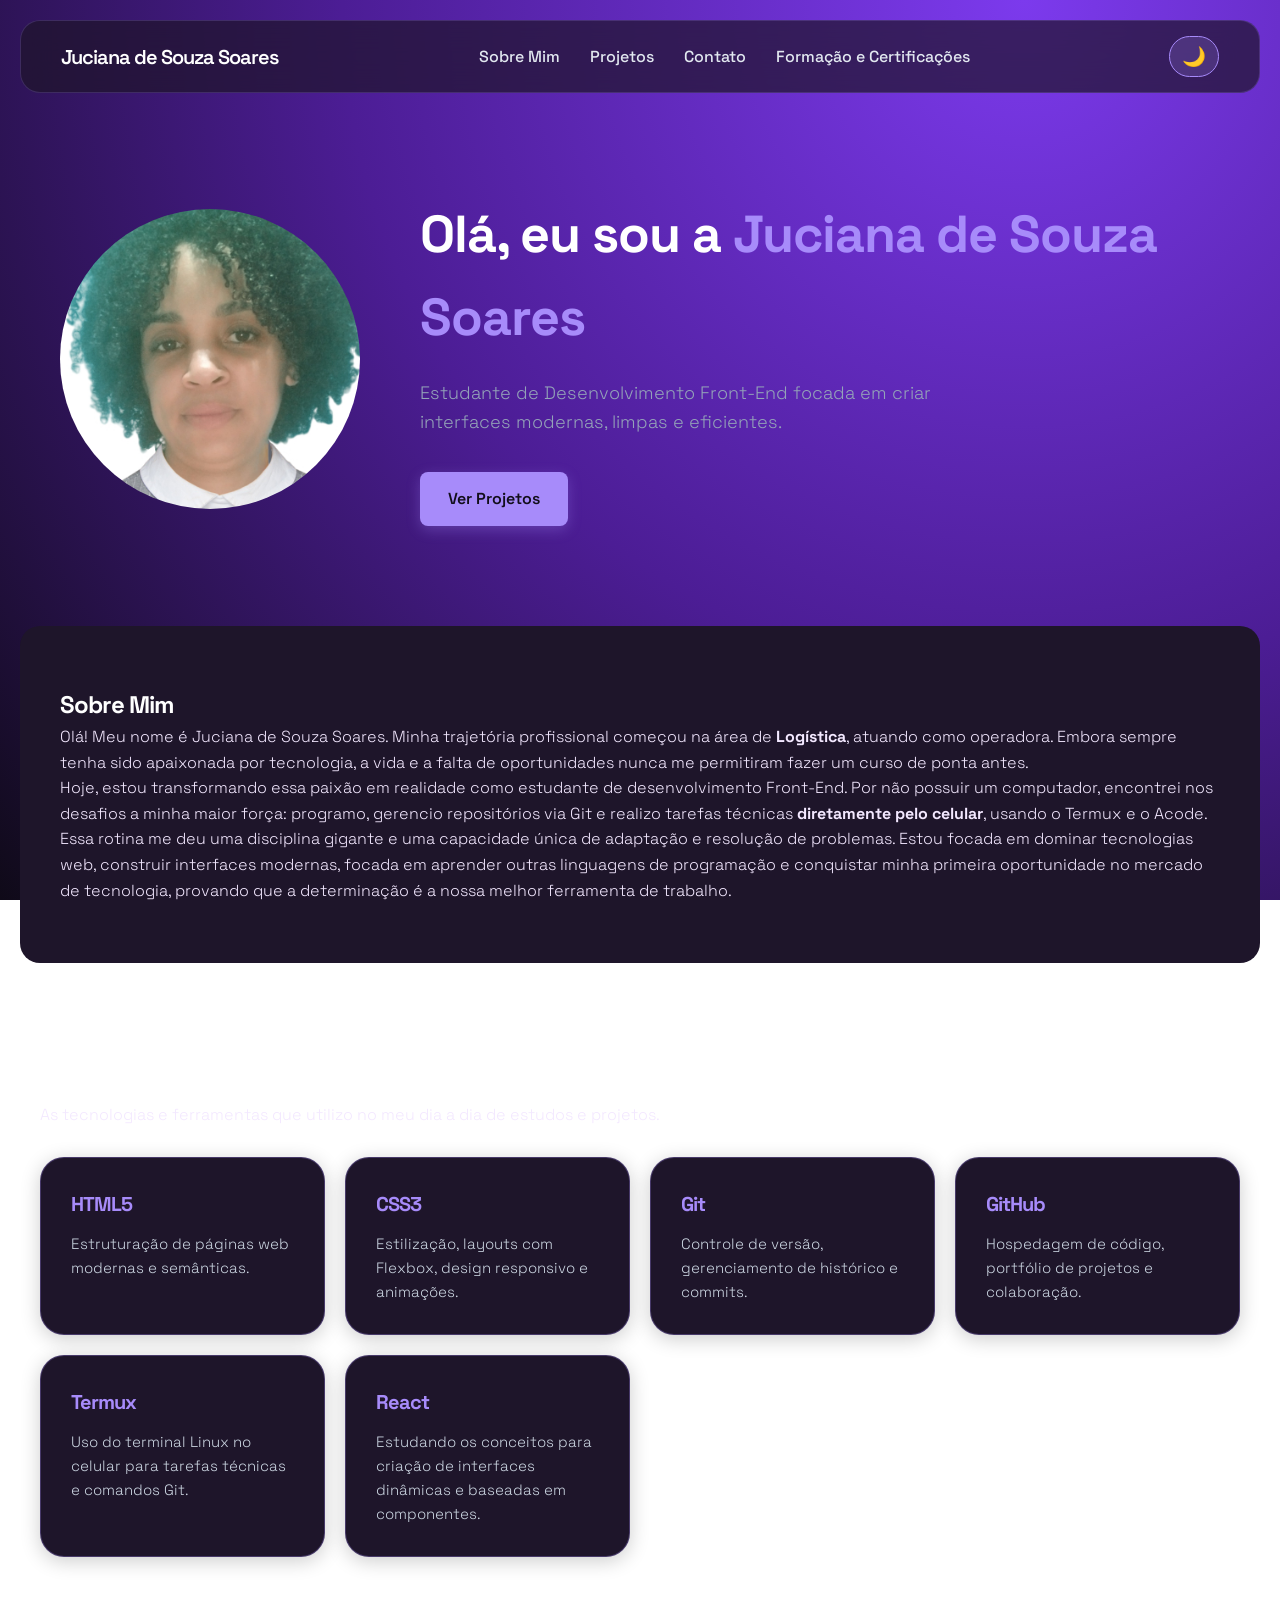
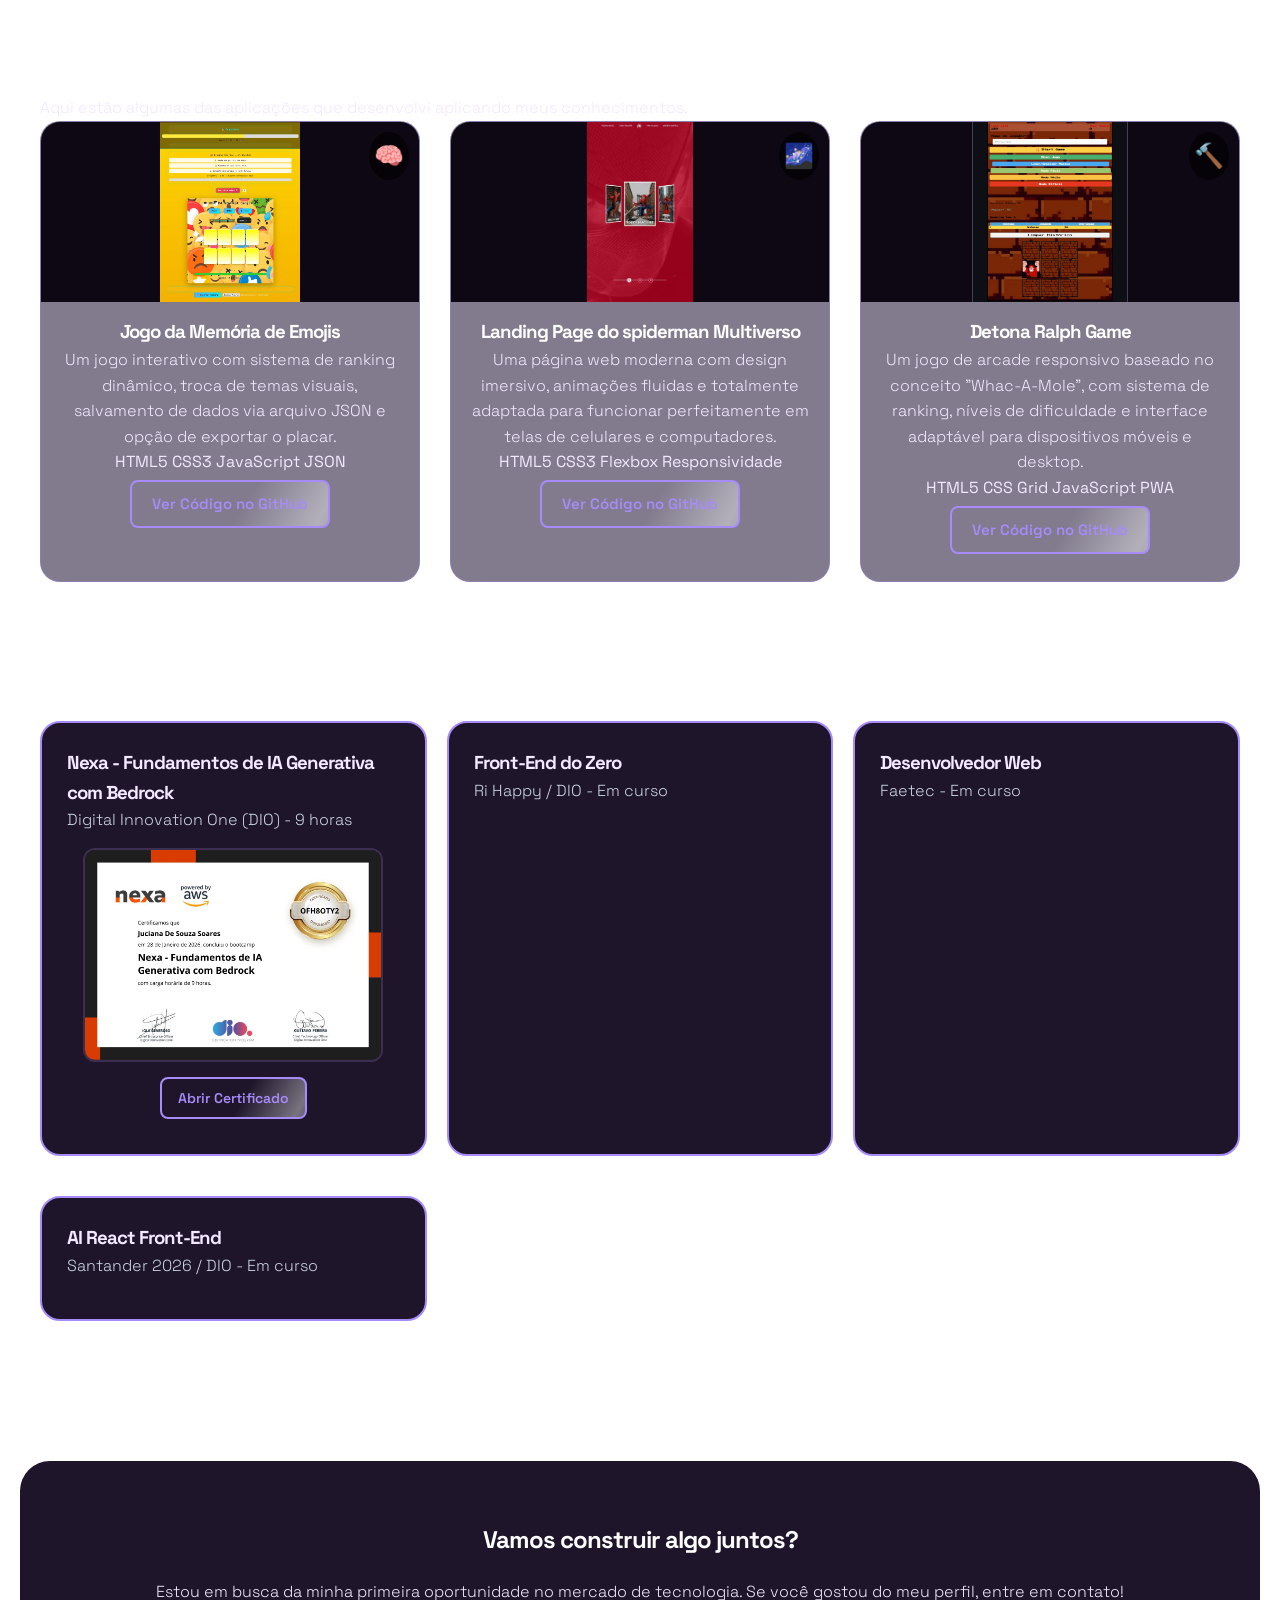
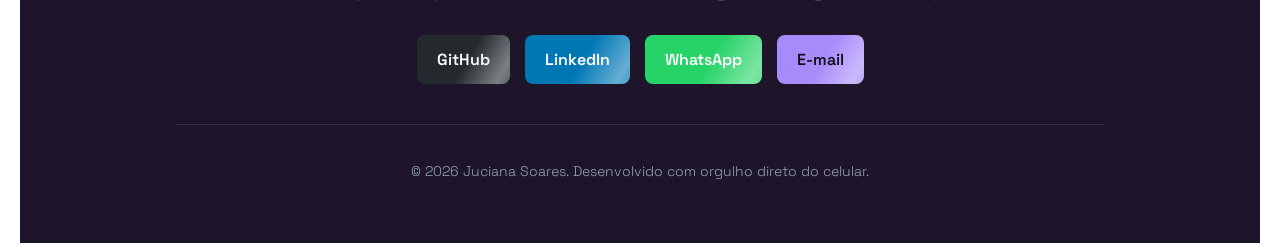
==== index.html @ 2b3b3595 "First commit - Portfólio completo com correção do JS" ====
<!DOCTYPE html>
<html lang="pt-BR">
<head>
  <meta charset="UTF-8">
  <meta name="viewport" content="width=device-width, initial-scale=1.0">
  <title>Juciana de Souza Soares | Portfólio</title>

<link rel="preconnect" href="https://fonts.googleapis.com">
<link rel="preconnect" href="https://fonts.gstatic.com" crossorigin>
<link href="https://fonts.googleapis.com/css2?family=Space+Grotesk:wght@300;400;600;700&display=swap" rel="stylesheet">

<!-- Caminho relativo para o ícone de 192px -->
<link rel="icon" type="image/png" sizes="192x192" href="icon/android-chrome-192x192.png">

      <!--      icon     -->   
  <link rel="icon" href="icon/favicon.ico" type="image/x-icon">
<link rel="shortcut icon" href="imagens/favicon.ico" type="image/x-icon">

  <!-- CSS -->
  <link rel="stylesheet" href="./css/reset.css">
  <link rel="stylesheet" href="./css/style.css">
  
</head>
<body>
    <!-- O  retângulo do topo com o menu -->
    <header>
        <h2>Juciana de Souza Soares</h2>
        <nav>
            <ul>
                <li><a href="#sobre">Sobre Mim</a></li>
                <li><a href="#projetos">Projetos</a></li>
                <li><a href="#contato">Contato</a></li>
<li><a href="#formacao">Formação e Certificações</a></li>              
            </ul>
        </nav>
      <button id="btn-tema" class="btn-tema">🌙</button>

    </header>

   <!--  Seção Principal -->
    <main>
        <section class="hero">

          <div class="hero-imagem">
    <div class="caixa-foto"></div>
          </div>
          
            <div class="hero-conteudo">
                <h1>Olá, eu sou a <span class="destaque">Juciana de Souza Soares</span></h1>
                <p>Estudante de Desenvolvimento Front-End focada em criar interfaces modernas, limpas e eficientes.</p>
                <a href="#projetos" class="botao-hero brilho-ativo">Ver Projetos</a>
            </div>
        
        </section>

        <!--  Seção: Sobre Mim -->
        <section id="sobre" class="sobre-mim">
            <div class="sobre-conteudo">
                <h2>Sobre <span class="destaque">Mim</span></h2>
                
                <div class="sobre-texto">
                    <p>
                        Olá! Meu nome é Juciana de Souza Soares. Minha trajetória profissional começou na área de <strong>Logística</strong>, atuando como operadora. Embora sempre tenha sido apaixonada por tecnologia, a vida e a falta de oportunidades nunca me permitiram fazer um curso de ponta antes.
                    </p>
                    <p>
                        Hoje, estou transformando essa paixão em realidade como estudante de desenvolvimento Front-End. Por não possuir um computador, encontrei nos desafios a minha maior força: programo, gerencio repositórios via Git e realizo tarefas técnicas <strong>diretamente pelo celular</strong>, usando o Termux e o Acode.
                    </p>
                    <p>
                        Essa rotina me deu uma disciplina gigante e uma capacidade única de adaptação e resolução de problemas. Estou focada em dominar tecnologias web, construir interfaces modernas, focada em aprender outras linguagens de programação e conquistar minha primeira oportunidade no mercado de tecnologia, provando que a determinação é a nossa melhor ferramenta de trabalho. 
                    </p>
                </div>
            </div>
        </section>
        
        <!--  Seção: Habilidades -->
        <section id="habilidades" class="habilidades">
            <h2>Minhas <span class="destaque">Habilidades</span></h2>
            <p class="subtitulo-secao">As tecnologias e ferramentas que utilizo no meu dia a dia de estudos e projetos.</p>
            
            <div class="cards-habilidades">
                <!-- Card 1 -->
                <div class="card">
                    <h3>HTML5</h3>
                    <p>Estruturação de páginas web modernas e semânticas.</p>
                </div>
                
                <!-- Card 2 -->
                <div class="card">
                    <h3>CSS3</h3>
                    <p>Estilização, layouts com Flexbox, design responsivo e animações.</p>
                </div>
                
                <!-- Card 3 -->
                <div class="card">
                    <h3>Git</h3>
                    <p>Controle de versão, gerenciamento de histórico e commits.</p>
                </div>
                
                <!-- Card 4 -->
                <div class="card">
                    <h3>GitHub</h3>
                    <p>Hospedagem de código, portfólio de projetos e colaboração.</p>
                </div>
                
                <!-- Card 5 -->
                <div class="card">
                    <h3>Termux</h3>
                    <p>Uso do terminal Linux no celular para tarefas técnicas e comandos Git.</p>
                </div>
                
                <!-- Card 6 -->
                <div class="card">
                    <h3>React</h3>
                    <p>Estudando os conceitos para criação de interfaces dinâmicas e baseadas em componentes.</p>
                </div>
            </div>
        </section>

        <!--  Seção: Projetos -->
        <section id="projetos" class="projetos">
            <h2>Meus <span class="destaque">Projetos</span></h2>
            <p class="subtitulo-secao">Aqui estão algumas das aplicações que desenvolvi aplicando meus conhecimentos.</p>
            
            <div class="grade-projetos">
                <!-- Projeto 1: Jogo da Memória -->
                <div class="card-projeto">
                    <div class="capa-projeto">
              <img src="./imagens/jogo-memoria.jpg" alt="Jogo da Memória de Emojis">
          
                        <span class="emoji-capa">🧠</span>
                    </div>
                    <div class="projeto-info">
                        <h3>Jogo da Memória de Emojis</h3>
                        <p>Um jogo interativo com sistema de ranking dinâmico, troca de temas visuais, salvamento de dados via arquivo JSON e opção de exportar o placar.</p>
                        <div class="tags-tecnologias">
                            <span>HTML5</span>
                            <span>CSS3</span>
                            <span>JavaScript</span>
                            <span>JSON</span>
                        </div>
                        <a href="https://github.com/JucianaSoares/Jogo-da-mem-ria-de-emojis" target="_blank" class="botao-projeto">Ver Código no GitHub</a>
                    </div>
                </div>
                            <!-- Projeto 2: Landing Page do Multiverso -->
                <div class="card-projeto">
                    <div class="capa-projeto">

<img src="./imagens/spiderman-multiverses.jpg" alt="Landing spiderman-multiverses">
                      
                      <span class="emoji-capa">🌌</span>
                    </div>
                    <div class="projeto-info">
                        <h3>Landing Page do spiderman Multiverso</h3>
                        <p>Uma página web moderna com design imersivo, animações fluidas e totalmente adaptada para funcionar perfeitamente em telas de celulares e computadores.</p>
                        <div class="tags-tecnologias">
                            <span>HTML5</span>
                            <span>CSS3</span>
                            <span>Flexbox</span>
                            <span>Responsividade</span>
                        </div>
                        <a href="https://github.com/JucianaSoares/multiverse-spiderman-landingpage" target="_blank" class="botao-projeto">Ver Código no GitHub</a>
                    </div>
                </div>
              <!-- Projeto: Detona Ralph Game -->
<div class="card-projeto">
    <div class="capa-projeto">
        <img src="./imagens/detona-ralph.jpg" alt="Detona Ralph Game">
        <span class="emoji-capa">🔨</span>
    </div>
    <div class="projeto-info">
        <h3>Detona Ralph Game</h3>
        <p>Um jogo de arcade responsivo baseado no conceito "Whac-A-Mole", com sistema de ranking, níveis de dificuldade e interface adaptável para dispositivos móveis e desktop.</p>
        <div class="tags-tecnologias">
            <span>HTML5</span>
            <span>CSS Grid</span>
            <span>JavaScript</span>
            <span>PWA</span>
        </div>
        <a href="https://github.com/JucianaSoares/Detona-Ralph-Game-" target="_blank" class="botao-projeto">Ver Código no GitHub</a>
    </div>
</div>

            </div>
        </section>

      <section class="formacao" id="formacao">
    <h2>Formação e Certificações</h2>
    <div class="lista-cursos">
        <div class="item-curso certificado-destaque" >
            <h3>Nexa - Fundamentos de IA Generativa com Bedrock</h3>
            <p>Digital Innovation One (DIO) - 9 horas</p>
          <div class="caixa-certificado">
        <img src="./imagens/OFH8OTY2.jpg" alt="Certificado IA Generativa">
    </div>
    
    <a href="./imagens/OFH8OTY2.jpg" target="_blank" class="botao-projeto">Abrir Certificado</a>
        </div>
        <div class="item-curso"data-aos="zoom-in">
            <h3>Front-End do Zero</h3>
            <p>Ri Happy / DIO - Em curso</p>
        </div>
        <div class="item-curso">
            <h3>Desenvolvedor Web</h3>
            <p>Faetec - Em curso</p>
        </div>
      <div class="item-curso">
            <h3>AI React Front-End</h3>
            <p>Santander 2026 / DIO - Em curso</p>
      </div>
    </div>
</section>

    </main>

    <!-- Rodapé e Contatos -->
    <footer id="contato">
        <div class="contato-conteudo">
            <h2>Vamos construir algo <span class="destaque">juntos?</span></h2>
            <p>Estou em busca da minha primeira oportunidade no mercado de tecnologia. Se você gostou do meu perfil, entre em contato!</p>
            
                        <div class="links-contato">
                <a href="https://github.com/JucianaSoares" target="_blank" class="link-icone github">GitHub</a>
                <a href="https://www.linkedin.com/in/juciana-de-souza-soares" target="_blank" class="link-icone linkedin">LinkedIn</a>
                <a href="https://wa.me/5521976551330?text=Ol%C3%A1%20Juciana,%20vi%20seu%20portf%C3%B3lio%20e%20gostaria%20de%20conversar!" target="_blank" class="link-icone whatsapp">WhatsApp</a>
                <a href="mailto:jucianasoares38@gmail.com" class="link-icone email">E-mail</a>
            </div>

            
            <hr class="linha-divisoria">
            
            <p class="direitos">&copy; 2026 Juciana Soares. Desenvolvido com orgulho direto do celular.</p>
        </div>
    </footer>

<button id="btnTopo" title="Voltar ao topo">↑</button>
  
  <script src="js/script.js" defer></script>
</body>
</html>
---- css/style.css ----
html {
    scroll-behavior: smooth;
    scroll-padding-top: 100px;
}

body {
      /* Aumento da intensidade adicionando um tom de roxo mais claro no centro do brilho */
    background: radial-gradient(circle at 80% 0%, #7c3aed, #4c1d95, #0f0a18);
    
    /* Garantindo que o brilho seja bem espalhado e não fique restrito a um ponto pequeno */
    background-size: 100% 100%;
    background-attachment: fixed;
    min-height: 100vh;
    margin: 0;
    color: #F3E8FF;
    font-family: 'Space Grotesk', sans-serif;
    line-height: 1.6;
  padding: 0 20px; /* Cria uma margem de segurança nas laterais */
}

section {
    margin-bottom: 60px; /* Separa bem uma seção da outra */
}

/* HEADER MODERNO */
header {
    width: 100%;
    max-width: 1360px;
    background: rgba(30, 21, 42, 0.7);
    backdrop-filter: blur(15px);
    border: 1px solid rgba(167, 139, 250, 0.2);
    border-radius: 20px;
    margin: 20px auto;
    display: flex;
    flex-wrap: wrap; /* Isso permite que os itens pulem para a linha de baixo se não couberem */
    align-items: center;
    justify-content: space-between;
  gap: 15px;
    padding: 15px 40px;
    position: sticky;
    top: 20px;
    z-index: 1000;
}

header h2 { font-size: 20px; font-weight: 600; }

header nav ul { list-style: none; display: flex; gap: 30px; }

header nav ul li a { color: #E2E8F0; text-decoration: none; font-weight: 500; cursor: pointer;}

header nav ul li a:hover { color: #A78BFA; }

h1, h2, h3 {
    font-weight: 700; /* Peso grosso para títulos */
    letter-spacing: -1px; /* Deixa o título mais moderno e impactante */
    color: #ffffff;
}

p {
    font-weight: 300; /* Peso mais leve para facilitar a leitura */
    line-height: 1.6;
}

/* Aplica o cursor personalizado para TODOS os links e botões da página */
a, button {
    cursor: url('icon/favicon.ico'), pointer !important;
}

/* SEÇÃO HERO */
.hero { max-width: 1360px; margin: 100px auto; display: flex; align-items: center; justify-content: space-between; gap: 60px; padding: 0 40px; flex-wrap: wrap; }

.hero-conteudo { flex: 1; min-width: 300px; }

.hero-conteudo h1 { font-size: 52px; margin-bottom: 20px; }

.hero-conteudo .destaque { color: #A78BFA; }

.hero-conteudo p { font-size: 18px; line-height: 1.6; color: #94A3B8; margin-bottom: 35px; max-width: 540px; }

.botao-hero { display: inline-block; background-color: #A78BFA; color: #120E1A; text-decoration: none; padding: 14px 28px; font-size: 16px; font-weight: 600; border-radius: 8px; transition: all 0.3s ease; box-shadow: 0 4px 14px rgba(167, 139, 250, 0.3); }

.botao-hero:hover { background-color: #C084FC; transform: translateY(-2px); box-shadow: 0 6px 20px rgba(167, 139, 250, 0.5); }

.caixa-foto {
    width: 300px;
    height: 300px;
    background-image: url('../imagens/foto.jpg');
    background-size: cover;
    background-position: center;
    border-radius: 50%;
    border: none; /* Sem borda, apenas luz */
    
    /* Chamada da animação: nome, duração, repetição infinita */
    animation: pulsar-brilho 2s infinite ease-in-out;
  transition: all 0.5s ease; /* Isso suaviza a mudança para o hover */
  outline: none;
    -webkit-tap-highlight-color: transparent;
}

/*  é bom garantir que o foco não crie o retângulo */
.caixa-foto:focus {
    outline: none;
}

/* A lógica da animação */
@keyframes pulsar-brilho {
    0% {
        box-shadow: 0 0 10px 2px rgba(167, 139, 250, 0.4);
    }
    50% {
        /* No meio do caminho, o brilho expande e fica mais forte */
        box-shadow: 0 0 30px 15px rgba(139, 92, 246, 0.7);
    }
    100% {
        box-shadow: 0 0 10px 2px rgba(167, 139, 250, 0.4);
    }
}

.caixa-foto:hover {
    border-radius: 50%;
    
    /* Aumento da intensidade das camadas para o brilho parecer "pulsar" */
    box-shadow: 
        0 0 0 8px rgba(167, 139, 250, 0.6), 
        0 0 30px 15px rgba(139, 92, 246, 0.7),
        0 0 60px 30px rgba(76, 29, 149, 0.8);
    
    transform: scale(1.03);
  animation: pulsar-brilho 0.8s infinite ease-in-out; /* Fica mais agitado ao passar o mouse */
    cursor: pointer;
}

/* SEÇÕES SOBRE, HABILIDADES E PROJETOS */
.sobre-mim, .habilidades, .projetos, .formacao { max-width: 1360px; margin: 100px auto 0 auto; padding: 0 20px; }

.sobre-mim { background-color: #1E152A; padding: 60px 40px; border-radius: 20px; }

/* Container que organiza as habilidades */
.cards-habilidades {
    display: grid;
    grid-template-columns: repeat(auto-fit, minmax(250px, 1fr));
    gap: 20px;
    margin-top: 30px;
}

/* O retângulo de cada habilidade */
.card {
    background-color: #1E152A;
    border: 1px solid rgba(167, 139, 250, 0.3);
    border-radius: 24px;
    padding: 30px;
    box-shadow: 0 4px 20px rgba(0, 0, 0, 0.2);
    transition: all 0.3s ease;
}

/* Efeito ao passar o mouse */
.card:hover {
    transform: translateY(-10px);
    border-color: #A78BFA;
    box-shadow: 0 20px 40px rgba(167, 139, 250, 0.15);
}

/* Título dentro do retângulo */
.card h3 {
    font-size: 20px;
    color: #A78BFA;
    margin-bottom: 12px;
}

/* Parágrafo dentro do retângulo */
.card p {
    font-size: 15px;
    color: #CBD5E1;
}

/* Aplicando nos  seletores específicos */
.cards, 
.cards-habilidades {
    animation: subir-ao-rolar linear forwards;
    animation-timeline: view();
    animation-range: entry 10% cover 30%;
    
    /* Mantém uma transição para o hover não ficar seco */
    transition: transform 0.3s ease;
}

/* Opcional: efeito extra ao passar o mouse */
.cards:hover, 
.cards-habilidades:hover {
    transform: scale(1.02);
}

/* 2. Projetos (Caixas maiores, mantém 300px) */
.grade-projetos {
    display: grid;
    grid-template-columns: repeat(auto-fit, minmax(300px, 1fr));
    gap: 30px;
}

/* O card agora foca apenas na estrutura e bordas */
.card-projeto {
    display: flex;
    flex-direction: column;
    background-color: #1E152A; 
    border: 2px solid #A78BFA;
    border-radius: 20px;
    overflow: hidden;
    transition: all 0.8s ease-out;
}

/* A MÁGICA ESTÁ AQUI: A imagem fica restrita à capa */
.capa-projeto {
    width: 100%;
    height: 180px;
    background-color: #0d0814; 
    position: relative;
    overflow: hidden; /* Garante que nada saia da caixa */
}

.capa-projeto img {
    width: 100%;
    height: 100%;
    object-fit: contain; /* Isso garante que a imagem apareça POR INTEIRA */
    display: block;
}

.emoji-capa {
    position: absolute;
    top: 10px;
    right: 10px;
    font-size: 24px;
    background: rgba(0,0,0,0.6); /* Um fundo um pouco mais escuro para destacar */
    padding: 5px;
    border-radius: 50%;
    z-index: 10; /* Isso força o emoji a ficar na frente de qualquer outro elemento */
}

.card-projeto:nth-child(1) { transition-delay: 0.1s; }
.card-projeto:nth-child(2) { transition-delay: 0.3s; }
.card-projeto:nth-child(3) { transition-delay: 0.5s; }

.card-projeto:hover { transform: translateY(-8px); border-color: #A78BFA; box-shadow: 0 12px 24px rgba(167, 139, 250, 0.15); }

/* 1. Define a animação de "elevação" */
@keyframes subir-ao-rolar {
    from {
        opacity: 0;
        transform: translateY(50px);
    }
    to {
        opacity: 1;
        transform: translateY(0);
        /* Já adiciona o brilho aqui para acender automaticamente */
        border-color: #A78BFA;
        box-shadow: 0 10px 25px -5px rgba(167, 139, 250, 0.4);
    }
}

/* 2. Aplica aos elementos sem usar JS */
.card-projeto, .item-curso {
    animation: subir-ao-rolar linear;
    animation-timeline: view(); /* A mágica: a animação segue a visão do usuário */
    animation-range: entry 10% cover 30%; /* Controla quando começa e termina */
}

/* Botão elegante e versátil para qualquer link (Projeto ou GitHub) */
.botao-projeto {
    display: inline-block;
    text-align: center;
    padding: 10px 20px;
    background-color: transparent;
    border: 2px solid #A78BFA; /* Borda lilás */
    color: #A78BFA;           /* Texto lilás */
    border-radius: 8px;
    text-decoration: none;
    font-weight: 600;
    font-size: 15px;
    transition: all 0.3s ease;
    margin-top: 10px;
}

.card-projeto, .item-curso {
    background: rgba(45, 35, 65, 0.6); /* Fundo com leve transparência */
    backdrop-filter: blur(10px); /* O efeito de desfoque (o "vidro") */
    -webkit-backdrop-filter: blur(10px);
    border: 1px solid rgba(167, 139, 250, 0.3); /* Borda mais sutil */
}

.card-projeto.ativo, .item-curso.ativo, .cards-habilidades.ativo {
    box-shadow: 0 0 15px rgba(167, 139, 250, 0.2), 
                0 0 30px rgba(167, 139, 250, 0.1);
}

/* Efeito ao passar o mouse */
.botao-projeto:hover {
    background-color: #A78BFA; /* Fundo lilás */
    color: #120E1A;           /* Texto escuro */
    transform: translateY(-2px);
    box-shadow: 0 4px 12px rgba(167, 139, 250, 0.3);
}

.projeto-info {
    padding: 15px;
    text-align: center; /* Isso vai centralizar o botão e qualquer texto */
}

/* O botão já é display: inline-block, então ele respeitará o centralizado */
.botao-projeto {
    display: inline-block;
    padding: 10px 20px;
    margin: 5px; /* Adiciona um respiro caso você tenha dois botões */
}

/* 3. Formação (Configuração específica para os cursos) */
.lista-cursos {
    display: grid;
    grid-template-columns: repeat(auto-fit, minmax(300px, 1fr));
    gap: 20px;
}

/* Container que limita o tamanho da imagem dentro do card */
.caixa-certificado {
    width: 100%;       /* Ocupa a largura total do card */
    max-width: 300px;  /* Limita o tamanho máximo para não ficar gigante */
    margin: 15px auto; /* Centraliza a caixa dentro do item-curso */
    border-radius: 12px;
    overflow: hidden;  /* Garante que os cantos da imagem fiquem arredondados */
    border: 2px solid #3B2E50;
    transition: transform 0.3s ease;
}

/* Garante que a imagem preencha a caixa sem distorcer */
.caixa-certificado img {
    width: 100%;
    height: auto;
    display: block;
}

/* Efeito de zoom ao passar o mouse no certificado */
.caixa-certificado:hover {
    transform: scale(1.02);
    border-color: #A78BFA;
}

/* Ajuste específico para o botão que está dentro do item-curso */
.item-curso .botao-projeto {
    display: block;
    width: fit-content;
    margin: 10px auto;
    padding: 8px 16px;
    font-size: 14px;
}

/* Estilo do retângulo de cada item de formação */
.item-curso {
    background-color: #1E152A; /* Mesma cor dos outros cartões */
    border: 2px solid #A78BFA; /* Borda lilás */
    border-radius: 20px;       /* Cantos arredondados */
    padding: 25px;             /* Espaço interno */
    margin-bottom: 20px;       /* Espaço entre um curso e outro */
    transition: transform 0.3s ease;
}

/* Efeito ao passar o mouse */
.item-curso:hover {
    transform: translateY(-5px);
    box-shadow: 0 10px 20px rgba(167, 139, 250, 0.1);
}

/* Ajuste dos textos dentro do retângulo */
.item-curso h3 {
    margin-top: 0;
    color: #F3E8FF;
}

.item-curso p {
    color: #CBD5E1;
    margin-bottom: 15px;
}

/* RODAPÉ E BOTÕES */
footer {
    max-width: 1360px;
    margin: 120px auto 0 auto;
    padding: 60px 40px;
    background-color: #1E152A;
    border-radius: 30px 30px 0 0;
    text-align: center;
}

.contato-conteudo {
    display: flex;
    flex-direction: column; /* Isso força os itens a ficarem um abaixo do outro */
    align-items: center;    /* Centraliza tudo horizontalmente */
    gap: 20px;              /* Espaço automático entre H2, P, Links e Direitos */
}

.links-contato {
    display: flex;
    justify-content: center;
    flex-wrap: wrap;        /* Quebra linha se os botões não couberem na tela */
    gap: 15px;
    margin: 10px 0;         /* Espaço acima e abaixo dos botões */
}

.linha-divisoria {
    width: 80%;             /* Uma linha mais curta e elegante */
    border: 0;
    border-top: 1px solid rgba(167, 139, 250, 0.2);
    margin: 10px 0;
}

.direitos {
    color: #94A3B8;
    font-size: 14px;
    margin-top: 5px;
}

/* Espaçamento do Footer */

/* Ajuste dos links */
.link-icone { 
    color: #FFFFFF !important; 
    text-decoration: none; 
    padding: 12px 20px; 
    font-weight: 600; 
    border-radius: 8px; 
    transition: all 0.3s ease; 
}

.link-icone:hover {
    transform: translateY(-3px);
    filter: brightness(1.2);
}

.github { background-color: #24292e; }
.linkedin { background-color: #0077b5; }
.whatsapp { background-color: #25d366; }
.email { background-color: #A78BFA; color: #120E1A !important; }

#btnTopo { position: fixed; bottom: 20px; right: 20px; z-index: 9999; display: none; background: #A78BFA; color: #120E1A; border: none; padding: 15px; border-radius: 50%; cursor: pointer; font-size: 20px; box-shadow: 0 4px 10px rgba(0,0,0,0.3); }

/* ANIMAÇÕES E MODO LIGHT */
* { transition: background-color 0.4s ease, color 0.4s ease, transform 0.3s cubic-bezier(0.4, 0, 0.2, 1); }
.escondido { opacity: 0; transform: translateY(40px); transition: opacity 0.8s ease, transform 0.8s cubic-bezier(0.2, 0.8, 0.2, 1); }
.mostrar { opacity: 1; transform: translateY(0); }

body.light-mode { background: #f8fafc; color: #1e293b; }
body.light-mode header, body.light-mode .card, body.light-mode.card-projeto, body.light-mode footer { background: #ffffff; border: 1px solid #e2e8f0; }

/* Configuração base dos botões */
.link-icone, .botao-projeto {
    position: relative;
    overflow: hidden; /* Isso garante que o brilho não saia das bordas do botão */
    background-size: 200% 100%;
    transition: all 0.4s ease;
    background-image: linear-gradient(
        120deg, 
        rgba(255, 255, 255, 0) 30%, 
        rgba(255, 255, 255, 0.4) 50%, 
        rgba(255, 255, 255, 0) 70%
    );
}

/* O brilho acontece automaticamente ou no hover */
.link-icone:hover, .botao-projeto:hover {
    background-position: -100% 0; /* Move o gradiente de um lado para o outro */
    transform: translateY(-2px);
    box-shadow: 0 5px 15px rgba(167, 139, 250, 0.4);
}

@keyframes brilho-automatico {
    0% { background-position: 200% 0; }
    100% { background-position: -200% 0; }
}

 /* aplicação de brilho, pra brilhar sozinho*/
.brilho-ativo {
    animation: brilho-automatico 3s infinite linear;
}

.btn-tema {
    background: rgba(167, 139, 250, 0.2); /* Fundo roxo suave */
    border: 1px solid #A78BFA;
    color: white;
    padding: 8px 12px;
    border-radius: 50px;
    cursor: pointer;
    font-size: 1.2rem;
    transition: all 0.3s ease;
    display: flex;
    align-items: center;
    justify-content: center;
    flex-shrink: 0; /* Garante que ele mantenha o formato original */
}

.btn-tema:hover {
    background: #A78BFA;
    transform: scale(1.1);
}

/* --- Ajustes para o Modo Claro --- */

/* O que acontece quando o tema claro está ativo */
.light-mode {
    background: #f0edf4 !important; /* Fundo claro */
    color: #1a1625 !important;      /* Texto escuro */
}

/* Quando o body tiver a classe light-mode, muda a cor dos links do header */
body.light-mode header ul li a {
    color: #2b1055; /* Um roxo bem escuro para contrastar com o fundo branco */
}

/* Força o título e o subtítulo a ficarem escuros no modo claro */
.light-mode h1, 
.light-mode h2, 
.light-mode p, 
.light-mode span 
.light-mode div {
    color: #1a1625 !important;
}

/* Opcional: Ajuste do fundo do card para um branco mais sólido ou cinza bem claro */
.light-mode .card-projeto, 
.light-mode .cards-habilidades {
    background: #ffffff !important;
    border: 1px solid #d1d5db !important;
}
/* Fundo da caixa do "Sobre Mim" e texto dentro dele */
.light-mode .sobre-mim,
.light-mode .sobre-conteudo,
.light-mode .sobre-texto {
    background-color: #f9f7fb !important; /* Um tom de branco quase roxo claro */
    color: #1a1625 !important;           /* Cor do texto escura */
}

/* Garante que os títulos e parágrafos dentro dessa caixa também fiquem escuros */
.light-mode .sobre-mim h2,
.light-mode .sobre-mim p,
.light-mode .sobre-mim strong {
    color: #1a1625 !important;
}

/* Opcional: Para destacar o nome "Mim" que está com a classe .destaque */
.light-mode .destaque {
    color: #6d28d9 !important; /* Um roxo forte para o destaque manter o contraste */
}

/* Quando o modo claro estiver ativo, muda as caixas da lista de cursos */
body.light-mode .item-curso {
    background-color: #f5f0ff; /* Um fundo branco com um leve toque de roxo */
    color: #2b1055;            /* Texto roxo escuro para dar contraste */
    border: 1px solid #dcd0ff; /* Uma bordinha suave para destacar as caixas */
}

/* Quando o modo claro está ativo, muda os títulos h3 da formação para uma cor escura */
body.light-mode .formacao h3 {
    color: #2b1055; /* O mesmo roxo escuro para combinar com o menu */
}

/* RESPONSIVIDADE */

@media (max-width: 480px) {
  /* Garante que o botão não fique colado no texto do rodapé */
    #btnTopo {
        bottom: 80px; /* Aumenta a distância do fundo */
      right: 15px; /* Um pouco mais afastado da borda */
        padding: 12px;
        font-size: 18px;
    }

    /* Aumenta o espaço interno do rodapé para dar respiro ao texto */
    footer {
        padding-bottom: 100px;
    }

    /* Ajusta o texto de direitos para ficar menor se necessário */
    .direitos {
        padding-bottom: 20px;
    }
}

/* Media Query para telas de celular (até 480px) */
@media screen and (max-width: 480px) {
    header {
        width: 95% !important;
        height: auto !important; /* O retângulo cresce conforme o conteúdo */
        padding: 20px !important;
        display: flex;
        flex-direction: column; /* Coloca Nome, Menu e Botão em coluna */
        align-items: center;
        gap: 15px;
    }

    header nav ul {
        display: flex;
        flex-wrap: wrap; /* Permite que os itens pulem de linha */
        justify-content: center;
        padding: 0;
        gap: 10px 15px; /* Espaço entre os links */
    }

    header nav ul li {
        list-style: none; /* Remove pontinhos da lista */
    }

    header nav ul li a {
        font-size: 0.85rem; /* Ajuste leve para caber melhor */
        text-align: center;
    }
}

@media (max-width: 768px) {
    .hero { flex-direction: column; text-align: center; }
    .caixa-foto { order: -1; width: 250px; height: 250px; }
}
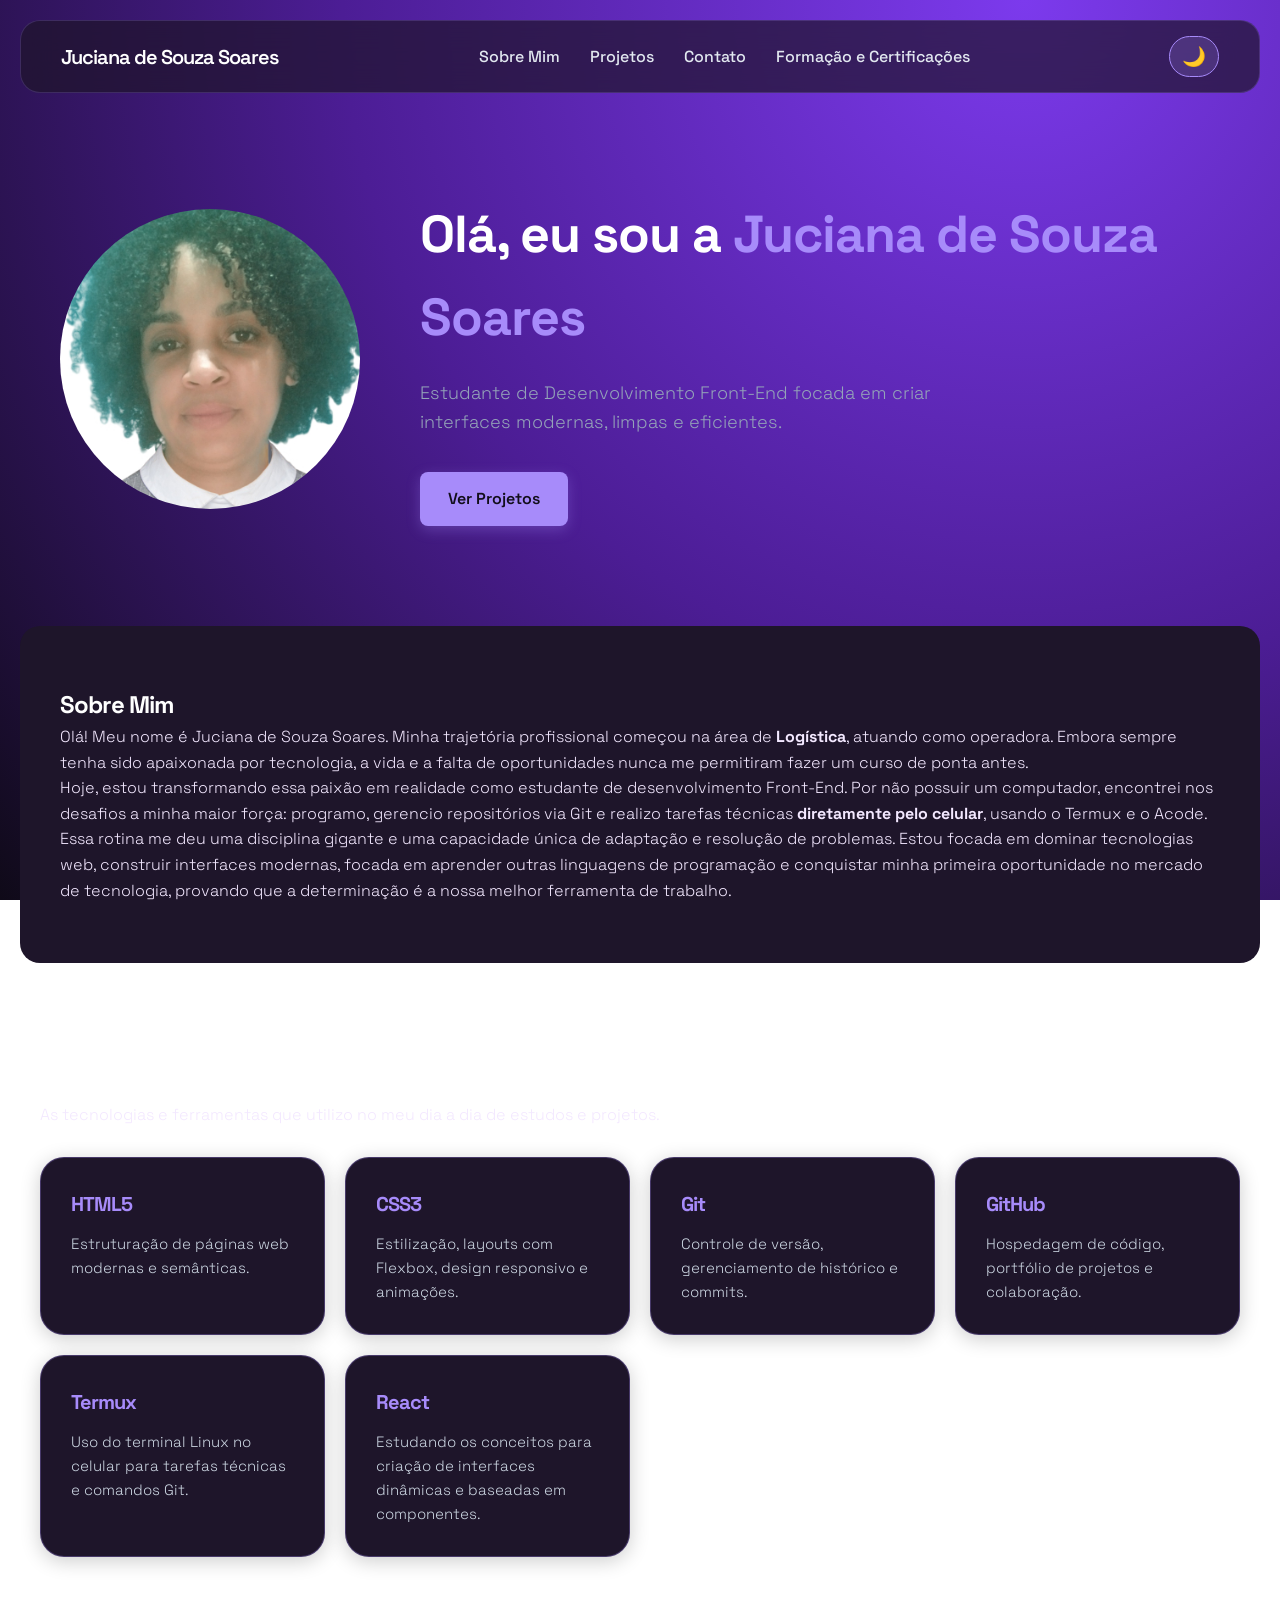
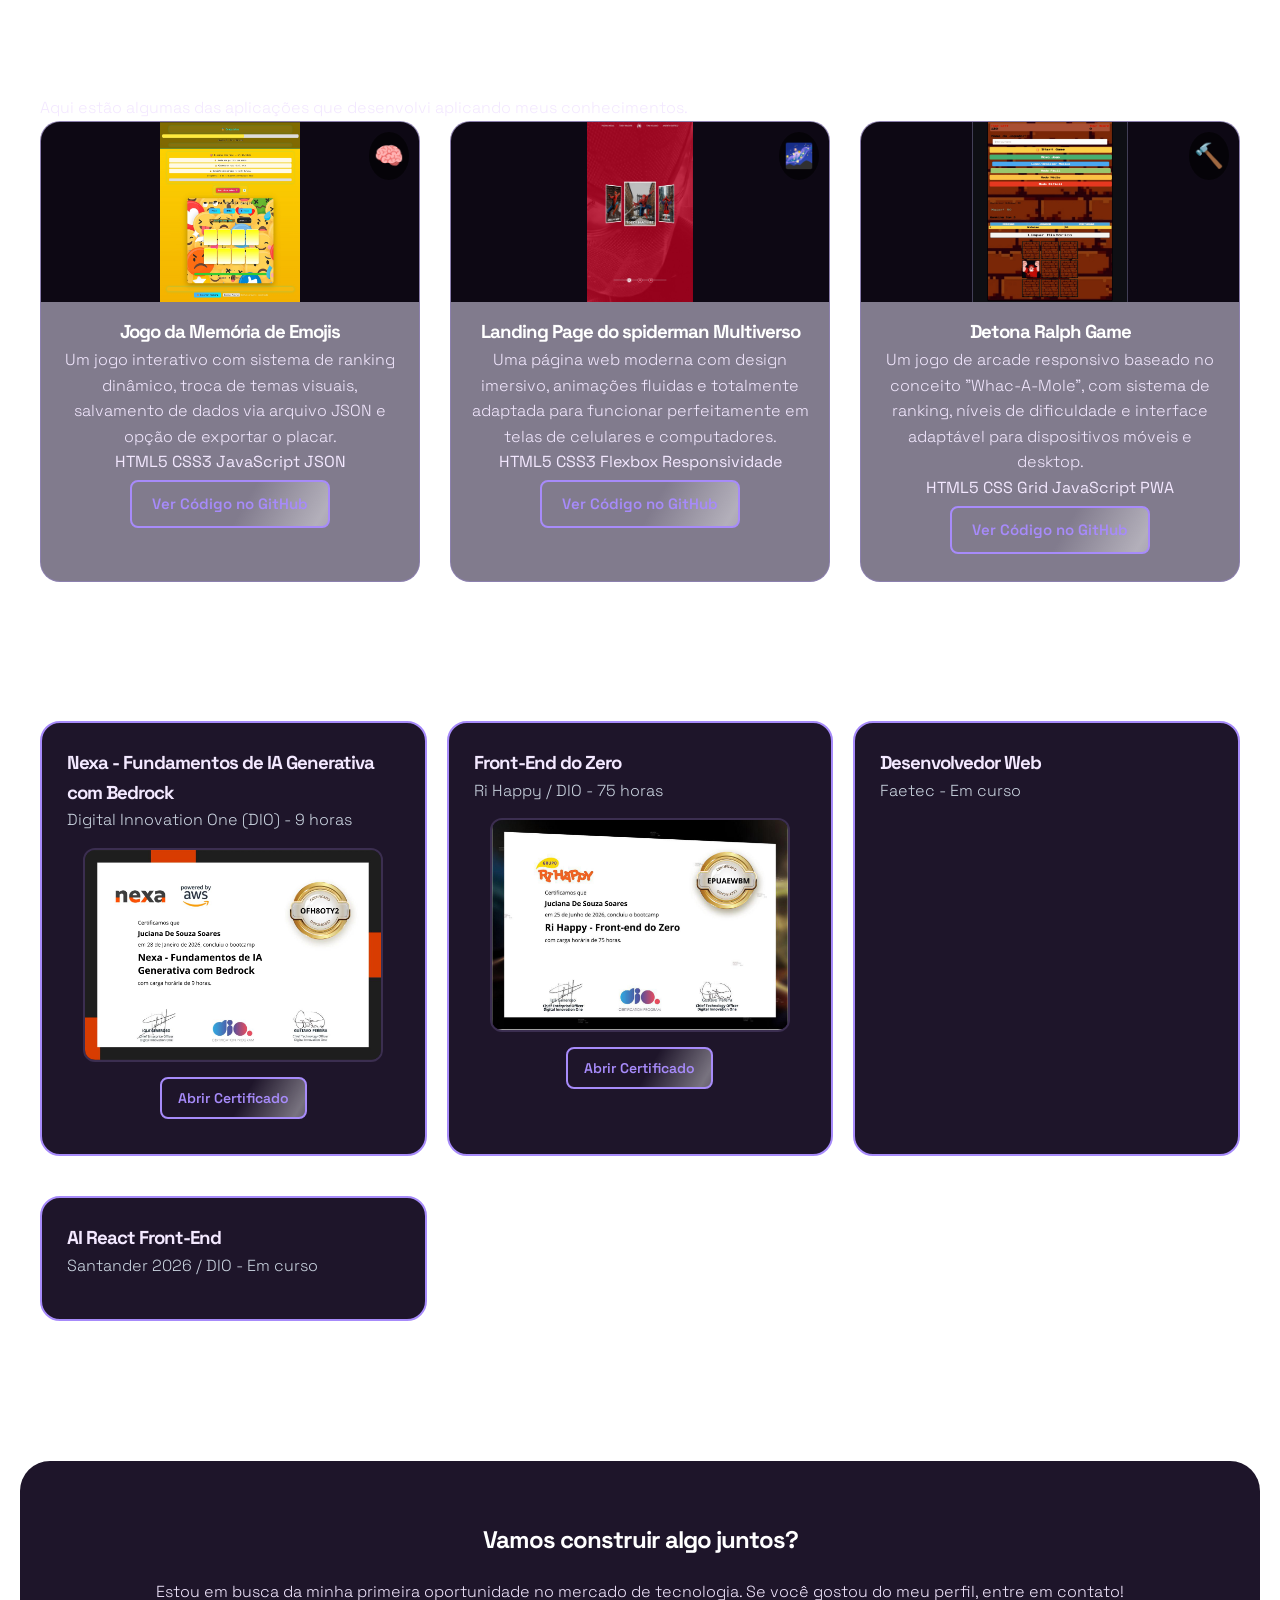
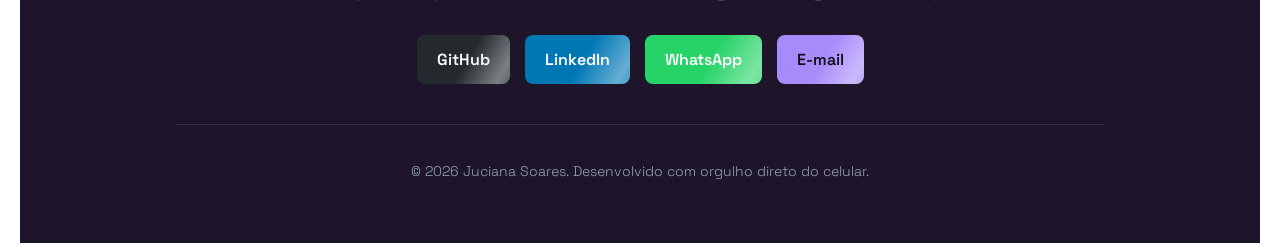
==== commit b601b9f6: "feat: adiciona páginas de visualização responsiva para os certificados" ====
--- a/index.html
+++ b/index.html
@@ -193,11 +193,15 @@
         <img src="./imagens/OFH8OTY2.jpg" alt="Certificado IA Generativa">
     </div>
     
-    <a href="./imagens/OFH8OTY2.jpg" target="_blank" class="botao-projeto">Abrir Certificado</a>
-        </div>
-        <div class="item-curso"data-aos="zoom-in">
+    <a href="ver-certificado1.html" target="_blank" class="botao-projeto">Abrir Certificado</a>
+        </div>
+        <div class="item-curso certificado-destaque">
             <h3>Front-End do Zero</h3>
-            <p>Ri Happy / DIO - Em curso</p>
+            <p>Ri Happy / DIO - 75 horas</p>
+          <div class="caixa-certificado">
+        <img src="./imagens/EPUAEWBM.jpg" alt="Certificado Hi Happy - Front-End do zero">
+          </div>
+          <a href="ver-certificado2.html" target="_blank" class="botao-projeto">Abrir Certificado</a>
         </div>
         <div class="item-curso">
             <h3>Desenvolvedor Web</h3>
